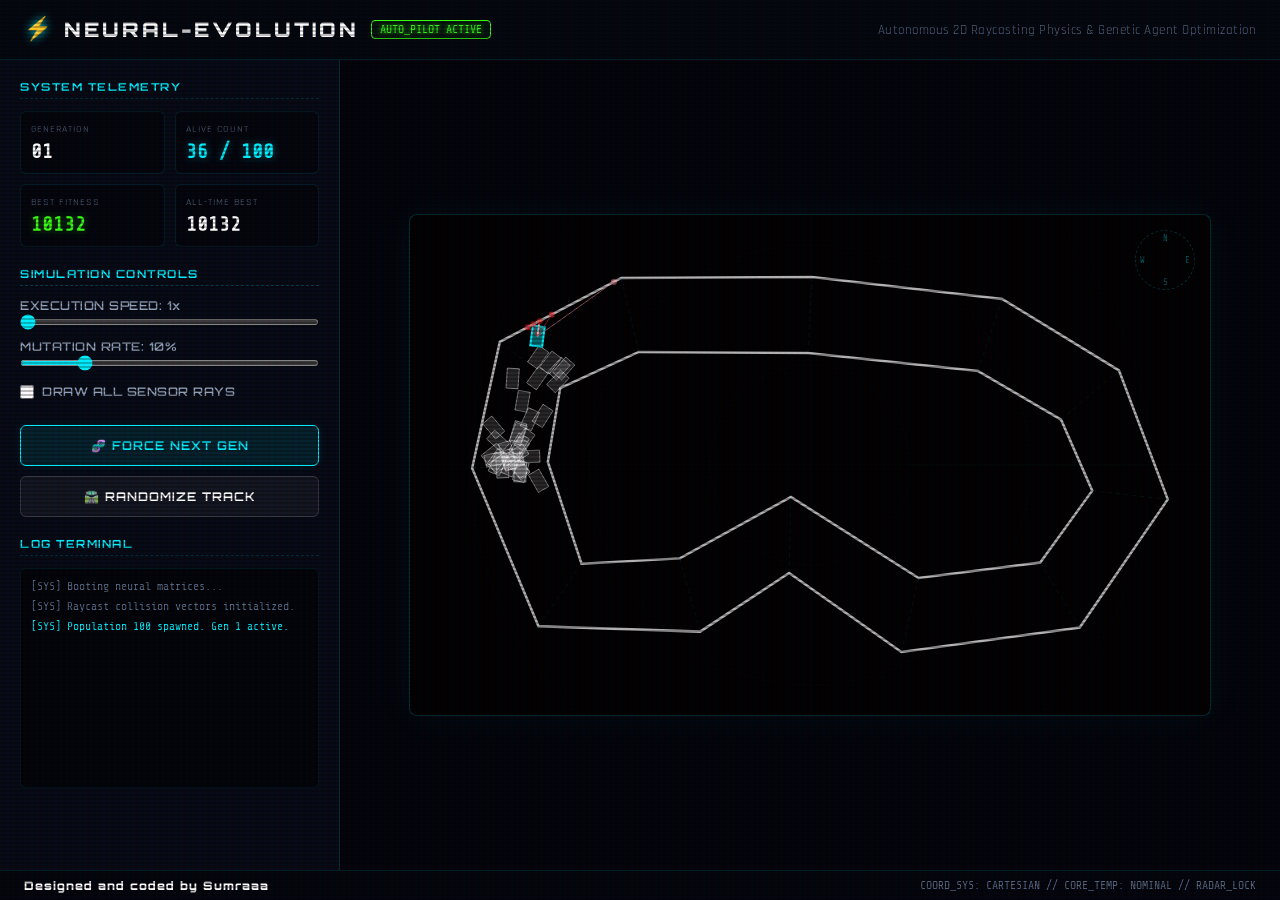
==== Project-5/index.html @ 2425c789 "Day 5: Visual Data-Flow Node Engine" ====
<!DOCTYPE html>
<html lang="en">
<head>
  <meta charset="UTF-8">
  <meta name="viewport" content="width=device-width, initial-scale=1.0">
  <title>Autonomous Neural-Evolution Simulator</title>
  <!-- High-tech typography -->
  <link rel="preconnect" href="https://fonts.googleapis.com">
  <link rel="preconnect" href="https://fonts.gstatic.com" crossorigin>
  <link href="https://fonts.googleapis.com/css2?family=Orbitron:wght@400;600;800;900&family=Rajdhani:wght@500;600;700&family=Share+Tech+Mono&display=swap" rel="stylesheet">
  <link rel="stylesheet" href="style.css">
</head>
<body>
  <!-- Radar sweeping scan line effect -->
  <div class="scanlines"></div>

  <div class="app-container">
    <!-- Telemetry Header -->
    <header class="telemetry-header">
      <div class="brand">
        <span class="brand-icon">⚡</span>
        <h1>NEURAL-EVOLUTION</h1>
        <span class="status-badge">AUTO_PILOT ACTIVE</span>
      </div>
      <p class="subtitle">Autonomous 2D Raycasting Physics & Genetic Agent Optimization</p>
    </header>

    <!-- Main Workspace Layout -->
    <div class="workspace">
      <!-- Sidebar Control Panels -->
      <aside class="control-panel">
        <div class="panel-section">
          <h2 class="section-title">SYSTEM telemetry</h2>
          <div class="hud-grid">
            <div class="hud-card">
              <span class="hud-label">GENERATION</span>
              <span class="hud-value" id="hud-generation">01</span>
            </div>
            <div class="hud-card">
              <span class="hud-label">ALIVE COUNT</span>
              <span class="hud-value highlight-cyan" id="hud-alive">100 / 100</span>
            </div>
            <div class="hud-card">
              <span class="hud-label">BEST FITNESS</span>
              <span class="hud-value highlight-green" id="hud-best-fitness">0</span>
            </div>
            <div class="hud-card">
              <span class="hud-label">ALL-TIME BEST</span>
              <span class="hud-value" id="hud-all-time">0</span>
            </div>
          </div>
        </div>

        <div class="panel-section">
          <h2 class="section-title">SIMULATION CONTROLS</h2>
          <div class="controls-group">
            <!-- Speed controls -->
            <div class="control-item">
              <label for="slider-speed">EXECUTION SPEED: <span id="label-speed">1x</span></label>
              <input type="range" id="slider-speed" min="1" max="10" value="1" step="1">
            </div>

            <!-- Mutation Rate -->
            <div class="control-item">
              <label for="slider-mutation">MUTATION RATE: <span id="label-mutation">10%</span></label>
              <input type="range" id="slider-mutation" min="0" max="0.5" value="0.1" step="0.01">
            </div>

            <!-- Render Toggles -->
            <div class="control-item checkbox-item">
              <input type="checkbox" id="check-all-rays">
              <label for="check-all-rays">DRAW ALL SENSOR RAYS</label>
            </div>

            <!-- Action buttons -->
            <div class="buttons-grid">
              <button class="btn btn-primary" id="btn-restart">
                🧬 FORCE NEXT GEN
              </button>
              <button class="btn btn-secondary" id="btn-new-track">
                🛣️ RANDOMIZE TRACK
              </button>
            </div>
          </div>
        </div>

        <div class="panel-section terminal-section">
          <h2 class="section-title">LOG TERMINAL</h2>
          <div class="terminal-log" id="terminal-log">
            <div class="log-line text-muted">[SYS] Booting neural matrices...</div>
            <div class="log-line text-muted">[SYS] Raycast collision vectors initialized.</div>
            <div class="log-line text-cyan">[SYS] Population 100 spawned. Gen 1 active.</div>
          </div>
        </div>
      </aside>

      <!-- Radar Screen / Simulation Canvas -->
      <main class="simulation-screen">
        <div class="canvas-wrapper">
          <canvas id="simCanvas" width="800" height="500"></canvas>
          <div class="compass-overlay">
            <span class="compass-n">N</span>
            <span class="compass-e">E</span>
            <span class="compass-s">S</span>
            <span class="compass-w">W</span>
          </div>
        </div>
      </main>
    </div>

    <!-- Fixed Footer (Strict Rule) -->
    <footer class="fixed-footer">
      <div class="footer-credit">Designed and coded by Sumraaa</div>
      <div class="footer-diagnostics">COORD_SYS: CARTESIAN // CORE_TEMP: NOMINAL // RADAR_LOCK</div>
    </footer>
  </div>

  <script src="script.js"></script>
</body>
</html>
---- Project-5/style.css ----
/* --- Telemetry CSS Theme --- */
:root {
  --bg-space: #03060f;
  --bg-panel: rgba(8, 12, 24, 0.75);
  --border-glow: rgba(0, 240, 255, 0.25);
  --border-glow-focus: rgba(0, 240, 255, 0.6);
  
  /* Neon Radar colors */
  --neon-cyan: #00f0ff;
  --neon-green: #39ff14;
  --neon-orange: #ff9900;
  --neon-red: #ff3333;
  --text-dim: #5c6c84;
  --text-light: #e6f0fa;

  --font-hud: 'Orbitron', sans-serif;
  --font-ui: 'Rajdhani', sans-serif;
  --font-mono: 'Share Tech Mono', monospace;
}

* {
  box-sizing: border-box;
  margin: 0;
  padding: 0;
  user-select: none;
}

body {
  background-color: var(--bg-space);
  color: var(--text-light);
  font-family: var(--font-ui);
  height: 100vh;
  width: 100vw;
  overflow: hidden;
  position: relative;
}

/* CRT Screen Scanline/Glow Effect */
.scanlines {
  position: fixed;
  top: 0;
  left: 0;
  width: 100vw;
  height: 100vh;
  background: linear-gradient(
    rgba(18, 16, 16, 0) 50%, 
    rgba(0, 0, 0, 0.25) 50%
  ), linear-gradient(
    90deg,
    rgba(255, 0, 0, 0.04),
    rgba(0, 255, 0, 0.01),
    rgba(0, 0, 255, 0.04)
  );
  background-size: 100% 4px, 6px 100%;
  z-index: 1000;
  pointer-events: none;
}

.app-container {
  display: flex;
  flex-direction: column;
  height: 100vh;
  padding-bottom: 30px; /* footer offset */
}

/* --- Telemetry Header --- */
.telemetry-header {
  height: 60px;
  background: rgba(4, 7, 15, 0.9);
  border-bottom: 1px solid rgba(0, 240, 255, 0.15);
  display: flex;
  align-items: center;
  justify-content: space-between;
  padding: 0 24px;
  flex-shrink: 0;
  z-index: 100;
}

.brand {
  display: flex;
  align-items: center;
  gap: 12px;
}

.brand-icon {
  color: var(--neon-cyan);
  font-size: 1.4rem;
  text-shadow: 0 0 10px var(--neon-cyan);
}

.telemetry-header h1 {
  font-family: var(--font-hud);
  font-size: 1.25rem;
  font-weight: 900;
  letter-spacing: 3px;
  color: #fff;
}

.status-badge {
  font-family: var(--font-mono);
  font-size: 0.72rem;
  color: var(--neon-green);
  border: 1px solid var(--neon-green);
  padding: 2px 8px;
  border-radius: 4px;
  background: rgba(57, 255, 20, 0.05);
  text-shadow: 0 0 5px var(--neon-green);
}

.subtitle {
  font-size: 0.8rem;
  color: var(--text-dim);
  letter-spacing: 0.5px;
}

/* --- Workspace Layout --- */
.workspace {
  display: flex;
  flex-grow: 1;
  overflow: hidden;
  height: calc(100vh - 90px);
}

/* Control Panel (Sidebar) */
.control-panel {
  width: 340px;
  background: var(--bg-panel);
  backdrop-filter: blur(10px);
  border-right: 1px solid rgba(0, 240, 255, 0.15);
  padding: 20px;
  display: flex;
  flex-direction: column;
  gap: 20px;
  overflow-y: auto;
  flex-shrink: 0;
  z-index: 90;
}

.panel-section {
  display: flex;
  flex-direction: column;
  gap: 12px;
}

.section-title {
  font-family: var(--font-hud);
  font-size: 0.7rem;
  font-weight: 700;
  color: var(--neon-cyan);
  letter-spacing: 1.5px;
  text-transform: uppercase;
  border-bottom: 1px dashed rgba(0, 240, 255, 0.2);
  padding-bottom: 4px;
}

/* HUD Grid */
.hud-grid {
  display: grid;
  grid-template-columns: 1fr 1fr;
  gap: 10px;
}

.hud-card {
  background: rgba(0, 0, 0, 0.4);
  border: 1px solid rgba(0, 240, 255, 0.1);
  border-radius: 6px;
  padding: 10px;
  display: flex;
  flex-direction: column;
  gap: 4px;
}

.hud-label {
  font-size: 0.65rem;
  color: var(--text-dim);
  letter-spacing: 1px;
}

.hud-value {
  font-family: var(--font-mono);
  font-size: 1.25rem;
  font-weight: bold;
  color: #fff;
}

.highlight-cyan {
  color: var(--neon-cyan);
  text-shadow: 0 0 8px rgba(0, 240, 255, 0.4);
}

.highlight-green {
  color: var(--neon-green);
  text-shadow: 0 0 8px rgba(57, 255, 20, 0.4);
}

/* Interactive Controls UI */
.controls-group {
  display: flex;
  flex-direction: column;
  gap: 14px;
}

.control-item {
  display: flex;
  flex-direction: column;
  gap: 6px;
}

.control-item label {
  font-size: 0.75rem;
  color: #94a3b8;
  letter-spacing: 0.5px;
  font-family: var(--font-hud);
  font-weight: 600;
}

/* Checkbox alignment */
.checkbox-item {
  flex-direction: row;
  align-items: center;
  gap: 8px;
  cursor: pointer;
  margin: 4px 0;
}

.checkbox-item label {
  cursor: pointer;
}

.checkbox-item input[type="checkbox"] {
  accent-color: var(--neon-cyan);
  width: 14px;
  height: 14px;
  cursor: pointer;
}

/* Sliders */
input[type="range"] {
  width: 100%;
  accent-color: var(--neon-cyan);
  background: #0d1527;
  height: 6px;
  border-radius: 3px;
  cursor: pointer;
}

/* Buttons grid */
.buttons-grid {
  display: grid;
  grid-template-columns: 1fr;
  gap: 10px;
  margin-top: 8px;
}

.btn {
  font-family: var(--font-hud);
  font-size: 0.75rem;
  font-weight: 700;
  padding: 12px;
  border-radius: 6px;
  cursor: pointer;
  text-transform: uppercase;
  letter-spacing: 1px;
  transition: all 0.2s cubic-bezier(0.4, 0, 0.2, 1);
  display: flex;
  align-items: center;
  justify-content: center;
  gap: 8px;
}

.btn-primary {
  background: rgba(0, 240, 255, 0.1);
  border: 1px solid var(--neon-cyan);
  color: var(--neon-cyan);
  box-shadow: 0 0 10px rgba(0, 240, 255, 0.1);
}

.btn-primary:hover {
  background: var(--neon-cyan);
  color: #000;
  box-shadow: 0 0 15px rgba(0, 240, 255, 0.4);
  transform: translateY(-1px);
}

.btn-secondary {
  background: rgba(255, 255, 255, 0.05);
  border: 1px solid rgba(255, 255, 255, 0.15);
  color: #fff;
}

.btn-secondary:hover {
  background: rgba(255, 255, 255, 0.12);
  border-color: rgba(255, 255, 255, 0.4);
  transform: translateY(-1px);
}

.btn:active {
  transform: translateY(1px);
}

/* Logger Terminal */
.terminal-section {
  flex-grow: 1;
  display: flex;
  flex-direction: column;
}

.terminal-log {
  flex-grow: 1;
  background: #020409;
  border: 1px solid rgba(0, 240, 255, 0.08);
  border-radius: 6px;
  padding: 10px;
  font-family: var(--font-mono);
  font-size: 0.72rem;
  line-height: 1.4;
  overflow-y: auto;
  max-height: 220px;
  display: flex;
  flex-direction: column;
  gap: 4px;
}

.log-line {
  word-break: break-all;
}

.text-muted { color: var(--text-dim); }
.text-cyan { color: var(--neon-cyan); }
.text-green { color: var(--neon-green); }
.text-orange { color: var(--neon-orange); }
.text-red { color: var(--neon-red); }

/* --- Radar Screen (Canvas Container) --- */
.simulation-screen {
  flex-grow: 1;
  background: #02040a;
  display: flex;
  align-items: center;
  justify-content: center;
  position: relative;
  padding: 24px;
}

.canvas-wrapper {
  position: relative;
  border: 1px solid rgba(0, 240, 255, 0.2);
  border-radius: 8px;
  overflow: hidden;
  box-shadow: 0 0 40px rgba(0, 240, 255, 0.05);
  background: #000;
}

/* Technical radar layout overlays */
#simCanvas {
  display: block;
}

.compass-overlay {
  position: absolute;
  top: 15px;
  right: 15px;
  width: 60px;
  height: 60px;
  border: 1px dashed rgba(0, 240, 255, 0.2);
  border-radius: 50%;
  pointer-events: none;
  font-family: var(--font-mono);
  font-size: 0.55rem;
  color: rgba(0, 240, 255, 0.4);
}

.compass-n { position: absolute; top: 2px; left: 50%; transform: translateX(-50%); }
.compass-e { position: absolute; right: 4px; top: 50%; transform: translateY(-50%); }
.compass-s { position: absolute; bottom: 2px; left: 50%; transform: translateX(-50%); }
.compass-w { position: absolute; left: 4px; top: 50%; transform: translateY(-50%); }

/* --- Fixed Footer (Strict Branding Signature) --- */
.fixed-footer {
  position: fixed;
  bottom: 0;
  left: 0;
  width: 100vw;
  height: 30px;
  background: #03050c;
  border-top: 1px solid rgba(0, 240, 255, 0.15);
  display: flex;
  justify-content: space-between;
  align-items: center;
  padding: 0 24px;
  font-size: 0.72rem;
  color: var(--text-dim);
  z-index: 200;
}

.footer-credit {
  font-family: var(--font-hud);
  font-weight: 900;
  color: #fff;
  letter-spacing: 1px;
}

.footer-diagnostics {
  font-family: var(--font-mono);
}
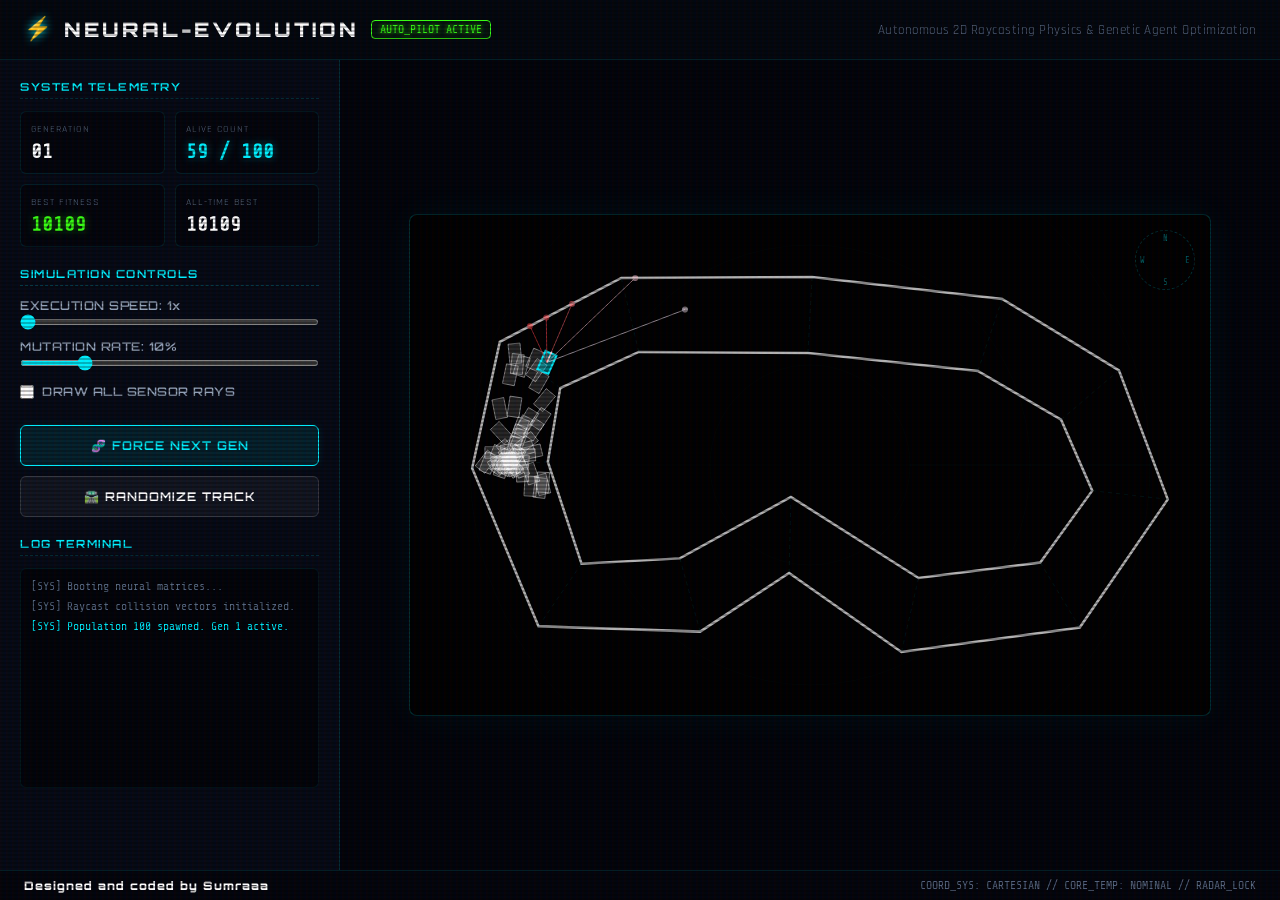
==== commit 97f08764: "Day 6 (WIP): Major architectural upgrades and partial UI polish. Pausing for API reset." ====
--- a/Project-5/index.html
+++ b/Project-5/index.html
@@ -1,5 +1,6 @@
 <!DOCTYPE html>
 <html lang="en">
+
 <head>
   <meta charset="UTF-8">
   <meta name="viewport" content="width=device-width, initial-scale=1.0">
@@ -7,9 +8,12 @@
   <!-- High-tech typography -->
   <link rel="preconnect" href="https://fonts.googleapis.com">
   <link rel="preconnect" href="https://fonts.gstatic.com" crossorigin>
-  <link href="https://fonts.googleapis.com/css2?family=Orbitron:wght@400;600;800;900&family=Rajdhani:wght@500;600;700&family=Share+Tech+Mono&display=swap" rel="stylesheet">
+  <link
+    href="https://fonts.googleapis.com/css2?family=Orbitron:wght@400;600;800;900&family=Rajdhani:wght@500;600;700&family=Share+Tech+Mono&display=swap"
+    rel="stylesheet">
   <link rel="stylesheet" href="style.css">
 </head>
+
 <body>
   <!-- Radar sweeping scan line effect -->
   <div class="scanlines"></div>
@@ -117,4 +121,5 @@
 
   <script src="script.js"></script>
 </body>
-</html>
+
+</html>
